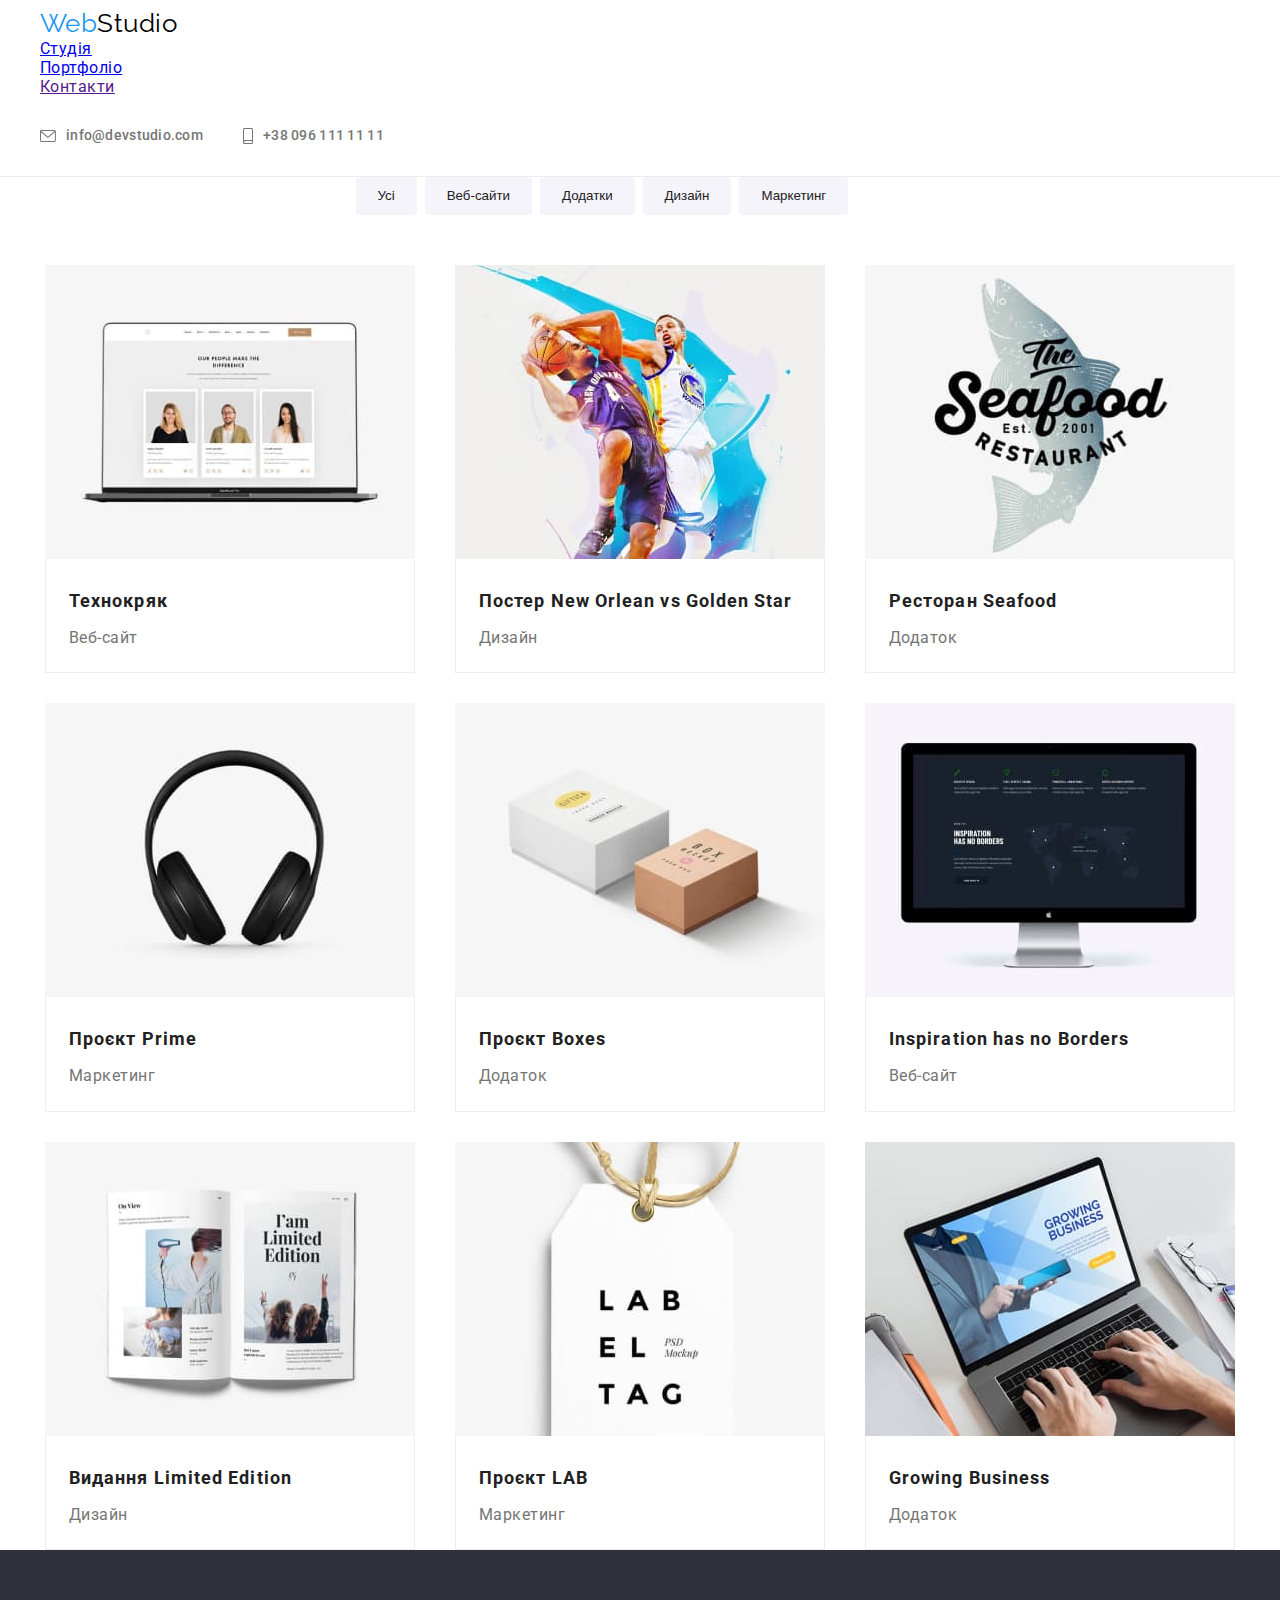
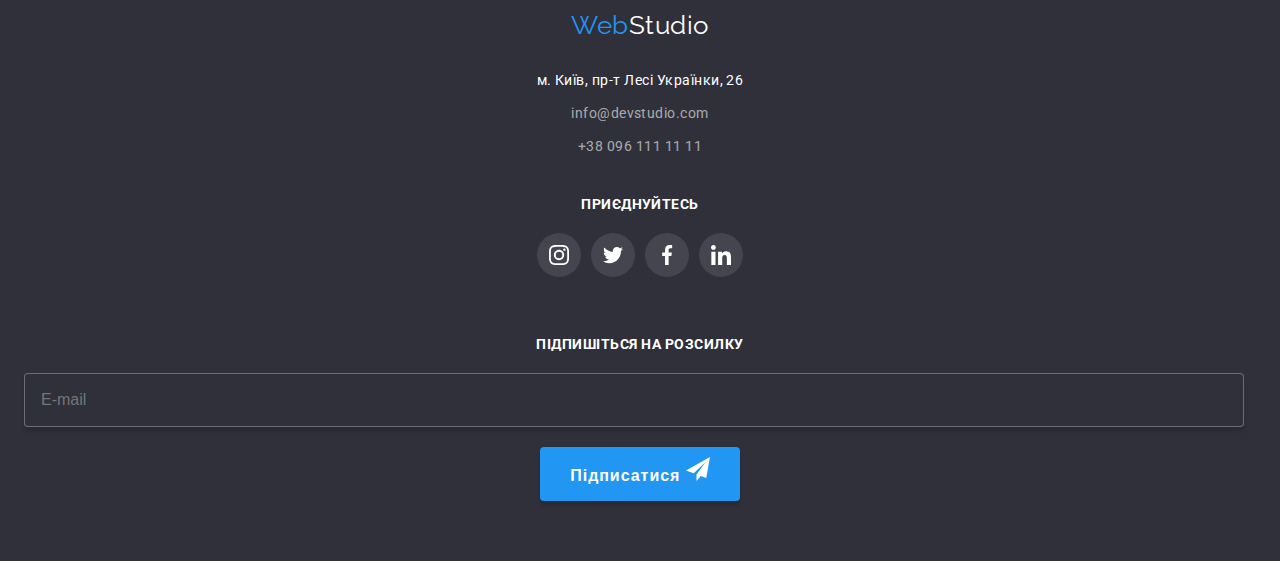
==== portfolio.html @ 8de15dc8 "hw8" ====
<!DOCTYPE html>
<html lang="en">
  <head>
    <meta charset="UTF-8" />
    <meta http-equiv="X-UA-Compatible" content="IE=edge" />
    <meta name="viewport" content="width=device-width, initial-scale=1.0" />
    <title>Portfolio</title>
    <link rel="preconnect" href="https://fonts.googleapis.com" />
    <link rel="preconnect" href="https://fonts.gstatic.com" crossorigin />
    <link
      href="https://fonts.googleapis.com/css2?family=Raleway:wght@700&family=Roboto:wght@400;500;700;900&display=swap"
      rel="stylesheet"
    />
    <link
      rel="stylesheet"
      href="https://cdnjs.cloudflare.com/ajax/libs/modern-normalize/1.1.0/modern-normalize.min.css"
      integrity="sha512-wpPYUAdjBVSE4KJnH1VR1HeZfpl1ub8YT/NKx4PuQ5NmX2tKuGu6U/JRp5y+Y8XG2tV+wKQpNHVUX03MfMFn9Q=="
      crossorigin="anonymous"
      referrerpolicy="no-referrer"
    />
    <link rel="stylesheet" href="./css/main.min.css">
  </head>

  <body>
    <!--Header-->
    <header class="header container">
      <a href="index.html" class="logo"><span class="logo-span">Web</span>Studio</a>
      <nav class="header-nav">
        <ul class="header-list marker">
          <li class="header-item"><a href="./index.html" class="header-link">Студія</a></li>
          <li class="header-item"><a href="./portfolio.html" class="header-link current">Портфоліо</a></li>
          <li class="header-item"><a href="" class="header-link">Контакти</a></li>
        </ul>
      </nav>
      <div class="header-address">
        <ul class="contacts marker">
          <li class="contacts-list">
            <a href="mailto:info@devstudio.com" class="contacts-link">
              <svg class="contacts-icon envelope" width="16" height="12">
                <use href="./images/icons.svg#icon-envelope"></use>
              </svg>
              info@devstudio.com</a
            >
          </li>
          <li class="contacts-list">
            <a href="tel:+380961111111" class="contacts-link">
              <svg class="contacts-icon smartphone" width="10" height="16">
                <use href="./images/icons.svg#icon-smartphone"></use>
              </svg>
              +38 096 111 11 11
            </a>
          </li>
        </ul>
      </div>
    </header>

    <!--Main-->
    <main class="main">
      <section class="section container">
        <h1 class="title-hidden">Наше портфоліо</h1>
        <ul class="buttons marker">
          <li class="buttons-list"><button type="button" class="buttons-link">Усі</button></li>
          <li class="buttons-list">
            <button type="button" class="buttons-link">Веб-сайти</button>
          </li>
          <li class="buttons-list"><button type="button" class="buttons-link">Додатки</button></li>
          <li class="buttons-list"><button type="button" class="buttons-link">Дизайн</button></li>
          <li class="buttons-list">
            <button type="button" class="buttons-link">Маркетинг</button>
          </li>
        </ul>

        <ul class="portfolio marker">
          <li class="portfolio-list">
            <div class="portfolio-overlay">
              <img src="./images/portfolio-img1.jpg" alt="laptop" width="370" />
              <p class="portfolio-overlay-text">
                Ресурс пропонує комплексні пропозиції з різним рівнем функціоналу та сервісів. Все
                це дозволить відвідувачу отримати вичерпні відомості про компанію чи приватну особу.
              </p>
            </div>
              <h2 class="portfolio-title">Технокряк</h2>
              <p class="portfolio-text">Веб-сайт</p>
          </li>
          <li class="portfolio-list">
            <div class="portfolio-overlay">
            <img src="./images/portfolio-img2.jpg" alt="basketball players" width="370" />
            <p class="portfolio-overlay-text">
              Ресурс пропонує комплексні пропозиції з різним рівнем функціоналу та сервісів. Все
              це дозволить відвідувачу отримати вичерпні відомості про компанію чи приватну особу.
            </p>
            </div>
            <h2 class="portfolio-title">Постер New Orlean vs Golden Star</h2>
            <p class="portfolio-text">Дизайн</p>
          </li>
          <li class="portfolio-list">
            <div class="portfolio-overlay">
            <img src="./images/portfolio-img3.jpg" alt="restaurant border" width="370" />
            <p class="portfolio-overlay-text">
              Ресурс пропонує комплексні пропозиції з різним рівнем функціоналу та сервісів. Все
              це дозволить відвідувачу отримати вичерпні відомості про компанію чи приватну особу.
            </p>
            </div>
            <h2 class="portfolio-title">Ресторан Seafood</h2>
            <p class="portfolio-text">Додаток</p>
          </li>
          <li class="portfolio-list">
            <div class="portfolio-overlay">
            <img src="./images/portfolio-img4.jpg" alt="headphones" width="370" />
            <p class="portfolio-overlay-text">
              Ресурс пропонує комплексні пропозиції з різним рівнем функціоналу та сервісів. Все
              це дозволить відвідувачу отримати вичерпні відомості про компанію чи приватну особу.
            </p>
            </div>
            <h2 class="portfolio-title">Проєкт Prime</h2>
            <p class="portfolio-text">Маркетинг</p>
          </li>
          <li class="portfolio-list">
            <div class="portfolio-overlay">
            <img src="./images/portfolio-img5.jpg" alt="two boxes" width="370" />
            <p class="portfolio-overlay-text">
              Ресурс пропонує комплексні пропозиції з різним рівнем функціоналу та сервісів. Все
              це дозволить відвідувачу отримати вичерпні відомості про компанію чи приватну особу.
            </p>
            </div>
            <h2 class="portfolio-title">Проєкт Boxes</h2>
            <p class="portfolio-text">Додаток</p>
          </li>
          <li class="portfolio-list">
            <div class="portfolio-overlay">
            <img src="./images/portfolio-img6.jpg" alt="personal computer" width="370" />
            <p class="portfolio-overlay-text">
              Ресурс пропонує комплексні пропозиції з різним рівнем функціоналу та сервісів. Все
              це дозволить відвідувачу отримати вичерпні відомості про компанію чи приватну особу.
            </p>
            </div>
            <h2 class="portfolio-title">Inspiration has no Borders</h2>
            <p class="portfolio-text">Веб-сайт</p>
          </li>
          <li class="portfolio-list">
            <div class="portfolio-overlay">
            <img src="./images/portfolio-img7.jpg" alt="magazine" width="370" />
            <p class="portfolio-overlay-text">
              Ресурс пропонує комплексні пропозиції з різним рівнем функціоналу та сервісів. Все
              це дозволить відвідувачу отримати вичерпні відомості про компанію чи приватну особу.
            </p>
            </div>
            <h2 class="portfolio-title">Видання Limited Edition</h2>
            <p class="portfolio-text">Дизайн</p>
          </li>
          <li class="portfolio-list">
            <div class="portfolio-overlay">
            <img src="./images/portfolio-img8.jpg" alt="label" width="370" />
            <p class="portfolio-overlay-text">
              Ресурс пропонує комплексні пропозиції з різним рівнем функціоналу та сервісів. Все
              це дозволить відвідувачу отримати вичерпні відомості про компанію чи приватну особу.
            </p>
            </div>
            <h2 class="portfolio-title">Проєкт LAB</h2>
            <p class="portfolio-text">Маркетинг</p>
          </li>
          <li class="portfolio-list">
            <div class="portfolio-overlay">
            <img src="./images/portfolio-img9.jpg" alt="web-serfing man" width="370" />
            <p class="portfolio-overlay-text">
              Ресурс пропонує комплексні пропозиції з різним рівнем функціоналу та сервісів. Все
              це дозволить відвідувачу отримати вичерпні відомості про компанію чи приватну особу.
            </p>
            </div>
            <h2 class="portfolio-title">Growing Business</h2>
            <p class="portfolio-text">Додаток</p>
          </li>
        </ul>
      </section>
    </main>
    
    <!--Footer-->
    
    <footer class="footer">
      <div class="container">
        <div class="address">
          <a href="index.html" class="footer-logo"><span class="logo-span">Web</span>Studio</a>

          <!--Contacts-->
          <address class="address-title">
            <ul class="address-list marker">
              <li class="address-item">
                <a
                  href="https://www.google.com/maps/place/бульвар+Лесі+Українки,+26,+Київ,+02000/@50.4265807,30.5361971,17z/data=!3m1!4b1!4m5!3m4!1s0x40d4cf0e033ecbe9:0x57a4dffefec77da0!8m2!3d50.4265807!4d30.5383858"
                  rel="noopener noreferrer nofollow"
                  class="address-map"
                  target="_blank"
                  >м. Київ, пр-т Лесі Українки, 26</a
                >
              </li>
              <li class="address-item">
                <a href="mailto:info@devstudio.com" class="address-link">info@devstudio.com</a>
              </li>
              <li class="address-item">
                <a href="tel:+380961111111" class="address-link">+38 096 111 11 11</a>
              </li>
            </ul>
          </address>
        </div>

        <div class="social">
          <h3 class="social-title">Приєднуйтесь</h3>

          <ul class="social-list marker">
            <li class="social-items">
              <a href="#" class="social-link">
                <svg class="social-icons" width="20" height="20">
                  <use href="./images/icons.svg#icon-instagram"></use>
                </svg>
              </a>
            </li>
            <li class="social-items">
              <a href="#" class="social-link">
                <svg class="social-icons" width="20" height="20">
                  <use href="./images/icons.svg#icon-twitter"></use>
                </svg>
              </a>
            </li>
            <li class="social-items">
              <a href="#" class="social-link">
                <svg class="social-icons" width="20" height="20">
                  <use href="./images/icons.svg#icon-facebook"></use>
                </svg>
              </a>
            </li>
            <li class="social-items">
              <a href="#" class="social-link">
                <svg class="social-icons" width="20" height="20">
                  <use href="./images/icons.svg#icon-linkedin"></use>
                </svg>
              </a>
            </li>
          </ul>
        </div>
        <form action="" class="form">
          <label for="sendemail" class="footer-label">Підпишіться на розсилку</label>
          <div class="form-box">
            <input type="text" name="e-mail" id="sendemail" placeholder="E-mail" class="footer-input" />
            <button type="button" class="footer-form-btn">
              Підписатися
              <svg class="footer-soc-icons" width="24" height="24">
                <use href="./images/icons.svg#icon-icon-send"></use>
              </svg>
            </button>
          </div>
        </form>
      </div>
    </footer>
  </body>
</html>
---- css/main.min.css ----
body{max-width:1600px;margin-right:auto;margin-left:auto;color:var(--font-color);background-color:var(--main-color);font-family:Roboto,sans-serif;letter-spacing:.03em}.marker{list-style:none}img{width:100%;height:auto}.main{border-top:1px solid #ececec}.section{padding-top:94px;padding-bottom:94px}h1,h2,h3,h4,h5,h6,ul,p{margin-top:0;margin-bottom:0;padding:0}:root{--header-color: #000000;--font-color: #212121;--text-color: #757575;--main-color: #ffffff;--logo-color: #2196f3;--footer-color: #2f303a}.container{width:100%;padding:0 15px;margin-left:auto;margin-right:auto}@media screen and (min-width: 480px){.container{width:480px}}@media screen and (min-width: 768px){.container{width:768px}}@media screen and (min-width: 1200px){.container{width:1200px}}@-webkit-keyframes slidein{0%{transform:scale(1)}50%{transform:scale(0.95)}100%{transform:scale(1)}}@keyframes slidein{0%{transform:scale(1)}50%{transform:scale(0.95)}100%{transform:scale(1)}}.mobile-button-open{margin-left:auto;background-color:rgba(0,0,0,0);border:0}.mobile-button-close{position:absolute;top:3%;right:3%;background-color:rgba(0,0,0,0);fill:#212121;border:0}.mobile-button-close:focus,.mobile-button-close:hover{fill:#2196f3}.mobile-menu{position:fixed;width:100vw;height:100vh;top:0;left:0;right:0;padding-right:83px;padding-left:40px;padding-top:48px;padding-bottom:48px;background-color:#fff}.mobile-menu .container{display:block;height:100%;padding:0}.mobile-list{margin-bottom:306px}.mobile-item{margin-bottom:32px}.mobile-link{font-style:normal;font-weight:500;font-size:40px;line-height:1.17;letter-spacing:.02em;color:#212121;text-decoration:none}.mobile-link:focus,.mobile-link:hover{color:#2196f3}.mobile-address{margin-bottom:64px}.mobile-contacts-list:not(:last-child){margin-bottom:32px}.mobile-tel-link,.mobile-email-link{text-decoration:none;font-style:normal;font-weight:500;font-size:34px;line-height:.85;letter-spacing:.02em;color:#2196f3}.mobile-email-link{font-size:24px;line-height:1.16;color:#757575}.mobile-soc-list{position:relative;display:flex}.mobile-soc-item{font-style:normal;font-weight:500;font-size:18px;line-height:1.22;letter-spacing:.02em;color:#2196f3}.mobile-soc-item:not(:last-child){margin-right:20px}.mobile-soc-item:not(:last-child):after{content:"";transform:rotate(90deg);position:absolute;bottom:52%;height:1px;width:20px;background-color:rgba(33,33,33,.2)}.logo{padding-top:24px;padding-bottom:25px;color:var(--header-color);text-decoration:none;font-family:Raleway;font-size:26px;line-height:1.19}.logo-span{color:var(--logo-color)}.footer{background-color:var(--footer-color);padding-top:60px;padding-bottom:60px}.footer-logo{display:flex;justify-content:center;margin-bottom:28px;color:var(--main-color);text-decoration:none;font-family:Raleway;font-size:26px;line-height:1.19}.social{display:flex;flex-direction:column;align-items:center;margin-bottom:60px}.social-title{margin-bottom:20px;font-weight:700;font-size:14px;line-height:1.14;text-transform:uppercase;color:var(--main-color)}.social-list{display:flex;align-items:center}.social-items{width:44px;height:44px}.social-items:not(:last-child){margin-right:10px}.social-link{display:flex;justify-content:center;align-items:center;width:100%;height:100%;fill:var(--main-color);border-radius:50%;background-color:rgba(255,255,255,.1);transition:250ms cubic-bezier(0.4, 0, 0.2, 1)}.social-link:hover{background-color:var(--logo-color);transition:250ms cubic-bezier(0.4, 0, 0.2, 1)}.address{margin-bottom:30px}.address-list{display:flex;flex-direction:column;align-items:center}.address-map,.address-link{display:flex;font-style:normal;text-decoration:none;font-weight:400;font-size:14px;line-height:1.7;margin-bottom:9px;color:var(--main-color);transition:250ms cubic-bezier(0.4, 0, 0.2, 1)}.address-map:hover,.address-link:hover,.address-map:focus,.address-link:focus{color:var(--logo-color);transition:250ms cubic-bezier(0.4, 0, 0.2, 1)}.address-link{color:rgba(255,255,255,.6)}.form{display:flex;flex-direction:column;align-items:center}.footer-label{display:inline-block;font-style:normal;font-weight:700;font-size:14px;line-height:1.14;text-transform:uppercase;margin-bottom:20px;color:var(--main-color)}.form-box{display:flex;align-items:center;flex-direction:column;width:100%}.footer-input{height:50px;width:100%;padding-left:16px;margin-right:12px;font-style:normal;font-weight:400;font-size:16px;line-height:.8;border:1px solid rgba(255,255,255,.3);box-shadow:0px 4px 4px rgba(0,0,0,.15);border-radius:4px;background-color:var(--footer-color);color:rgba(255,255,255,.6);margin-bottom:20px}.footer-form-btn{padding:10px 28px;width:200px;font-style:normal;font-weight:700;font-size:16px;line-height:1.8;letter-spacing:.06em;box-shadow:0px 4px 4px rgba(0,0,0,.15);border-radius:4px;border:0;background-color:var(--logo-color);color:var(--main-color);fill:var(--main-color);transition:250ms cubic-bezier(0.4, 0, 0.2, 1);cursor:pointer}.footer-form-btn:hover,.footer-form-btn:focus{background-color:var(--main-color);color:var(--header-color);fill:var(--header-color);-webkit-animation-name:slidein;animation-name:slidein;-webkit-animation-duration:2000ms;animation-duration:2000ms;-webkit-animation-iteration-count:infinite;animation-iteration-count:infinite;transition:250ms cubic-bezier(0.4, 0, 0.2, 1)}.backdrop{position:fixed;width:100%;height:100%;top:0;left:0;background-color:rgba(0,0,0,.2);opacity:1;transition:250ms cubic-bezier(0.4, 0, 0.2, 1)}.backdrop.is-hidden .modal{transform:translate(-50%, -50%) translateY(250px);transition:500ms}.backdrop.is-hidden{opacity:0;visibility:hidden;pointer-events:none}.modal{position:absolute;width:528px;height:581px;padding:40px;top:50%;left:50%;transform:translate(-50%, -50%);transition:500ms;background-color:var(--main-color);box-shadow:0px 1px 3px rgba(0,0,0,.12),0px 1px 1px rgba(0,0,0,.14),0px 2px 1px rgba(0,0,0,.2);border-radius:4px;display:flex;flex-direction:column}.modal-title{margin-bottom:20px;font-style:normal;font-weight:700;font-size:20px;line-height:1.15;text-align:center;color:var(--font-color)}.modal-label{display:inline-block;font-style:normal;font-weight:400;font-size:12px;line-height:1.16;letter-spacing:.01em;margin-bottom:4px;color:var(--text-color)}.modal-input{width:100%;height:40px;margin-bottom:10px;padding-left:42px;font-size:14px;font-style:normal;font-weight:400;border:1px solid rgba(33,33,33,.2);border-radius:4px;transition:250ms cubic-bezier(0.4, 0, 0.2, 1);outline:rgba(0,0,0,0)}.modal-input:focus{border-color:var(--logo-color);transition:250ms cubic-bezier(0.4, 0, 0.2, 1)}.modal-input:focus+.modal-icon{fill:var(--logo-color);transition:250ms cubic-bezier(0.4, 0, 0.2, 1)}.modal-input-box{position:relative;width:100%}.modal-icon{left:0;top:5%;position:absolute;margin-left:12px;transform:translateY(50%)}.modal-link{margin-left:7px;font-size:14px;line-height:1.16;letter-spacing:.01em;text-decoration:none;color:var(--logo-color)}.modal-link::after{position:absolute;content:"";background-color:var(--logo-color);width:95%;height:1px;bottom:5%;left:5%}.modal-checkbox{position:absolute;width:1px;height:1px;margin:-1px;border:0;padding:0;white-space:nowrap;-webkit-clip-path:inset(100%);clip-path:inset(100%);clip:rect(0 0 0 0);overflow:hidden}.modal-checkbox:checked+.modal-checkbox-label>span{border:none;background-color:var(--logo-color)}.modal-checkbox:checked+.modal-checkbox-label>span svg{fill:var(--main-color);transition:250ms}.modal-checkbox-label{display:flex;justify-content:center;font-size:14px;color:var(--text-color);margin-bottom:30px}.modal-checkbox-icon{display:flex;justify-content:center;align-items:center;width:16px;height:15px;margin-right:7px;border:2px solid var(--font-color);border-radius:2px}.modal-checkbox-icon svg{fill:rgba(0,0,0,0)}.modal-btn{position:relative;overflow:hidden;display:block;margin:0 auto;padding:10px 52px;font-style:normal;font-weight:700;font-size:16px;line-height:1.8;letter-spacing:.06em;box-shadow:0px 4px 4px rgba(0,0,0,.15);border-radius:4px;border:0;background-color:var(--logo-color);color:var(--main-color);transition:250ms cubic-bezier(0.4, 0, 0.2, 1);cursor:pointer}.modal-btn:focus,.modal-btn:hover{background-color:var(--main-color);color:var(--header-color);transition:250ms cubic-bezier(0.4, 0, 0.2, 1)}.modal-textarea{display:inline-block;height:96px;width:100%;padding:12px 16px;resize:none;margin-bottom:20px;font-size:14px;border:1px solid rgba(33,33,33,.2);transition:250ms cubic-bezier(0.4, 0, 0.2, 1);border-radius:4px;outline:rgba(0,0,0,0)}.modal-textarea:focus{border-color:var(--logo-color);transition:250ms cubic-bezier(0.4, 0, 0.2, 1)}.modal-close{display:flex;justify-content:center;align-items:center;position:absolute;top:10px;right:10px;width:30px;height:30px;border:1px solid rgba(0,0,0,.1);border-radius:50%;background-color:rgba(0,0,0,0);transition:250ms cubic-bezier(0.4, 0, 0.2, 1);cursor:pointer}.modal-close:hover{fill:var(--logo-color);transition:250ms cubic-bezier(0.4, 0, 0.2, 1)}textarea::-moz-placeholder{font-style:normal;font-weight:400;font-size:12px;line-height:1.6;letter-spacing:.01em;color:rgba(117,117,117,.5)}textarea:-ms-input-placeholder{font-style:normal;font-weight:400;font-size:12px;line-height:1.6;letter-spacing:.01em;color:rgba(117,117,117,.5)}textarea::placeholder{font-style:normal;font-weight:400;font-size:12px;line-height:1.6;letter-spacing:.01em;color:rgba(117,117,117,.5)}.checkbox-underline{position:relative}.contacts{display:flex;align-items:center;gap:40px}.contacts-link{display:flex;align-items:center;padding-top:32px;padding-bottom:32px;color:var(--text-color);font-style:normal;text-decoration:none;font-weight:500;font-size:14px;line-height:1.14;letter-spacing:.02em;transition:250ms cubic-bezier(0.4, 0, 0.2, 1)}.contacts-link:hover,.contacts-link:focus{color:var(--logo-color);transition:250ms cubic-bezier(0.4, 0, 0.2, 1)}.contacts-icon{margin-right:10px;fill:currentColor}.hero{background-image:linear-gradient(rgba(47, 48, 58, 0.4), rgba(47, 48, 58, 0.4)),url("../images/Hero-jpg.jpg");background-repeat:no-repeat;background-size:cover;background-position:center;background-color:var(--footer-color);text-align:center;padding-bottom:200px}.hero-title{color:var(--main-color);font-weight:900;font-size:26px;line-height:1.36;letter-spacing:.06em;text-transform:uppercase;width:100%;margin-left:auto;margin-right:auto;margin-bottom:30px;padding-top:200px}.hero-btn{padding:10px 24px;color:var(--main-color);background-color:var(--logo-color);border:0;border-radius:4px;font-weight:700;font-size:16px;line-height:1.9;letter-spacing:.06em;transition:250ms cubic-bezier(0.4, 0, 0.2, 1)}.hero-btn:hover,.hero-btn:focus{color:var(--font-color);background-color:var(--main-color);cursor:pointer}.features{padding-top:94px;padding-bottom:94px}.features-list{gap:30px}.features-image{display:flex;justify-content:center;align-items:center;height:120px;margin-bottom:30px;fill:currentColor;background-color:#f5f4fa;border-radius:4px}.features-title{text-align:center;margin-bottom:10px;font-size:14px;line-height:1.14;text-transform:uppercase}.features-text{color:var(--text-color);font-size:14px;line-height:1.71}.features-hidden{position:absolute;width:1px;height:1px;margin:-1px;border:0;padding:0;white-space:nowrap;-webkit-clip-path:inset(100%);clip-path:inset(100%);clip:rect(0 0 0 0);overflow:hidden}.activity{display:flex;justify-content:space-between}.activity-section{padding-bottom:94px}.activity-title{width:366px;margin-right:auto;margin-left:auto;margin-bottom:50px;font-size:36px;line-height:1.16}.activity-box{position:relative;display:flex;justify-content:center}.activity-box-text{font-weight:700;font-size:14px;line-height:1.14;text-align:center;text-transform:uppercase;position:absolute;bottom:0;padding-top:27px;padding-bottom:27px;width:100%;color:var(--main-color);background-color:rgba(47,48,58,.8)}.team-title{width:264px;margin-right:auto;margin-left:auto;margin-bottom:30px;color:var(--font-color);font-size:36px;line-height:1.16}.team{padding-top:94px;padding-bottom:94px;background-color:#f5f4fa}.team-item{padding-bottom:30px;margin-bottom:30px;background-color:var(--main-color);box-shadow:0px 1px 3px rgba(0,0,0,.12),0px 1px 1px rgba(0,0,0,.14),0px 2px 1px rgba(0,0,0,.2);border-radius:0px 0px 4px 4px}.team-role{text-align:center;margin-bottom:16px;color:var(--text-color);line-height:1.19}.team-member{margin-top:30px;margin-bottom:10px;text-align:center;color:var(--font-color);font-weight:500;font-size:16px;line-height:1.19}.team-soc-list,.team-soc-link{display:flex;justify-content:center;align-items:center}.team-soc-link{border-radius:50%;width:100%;height:100%;fill:#afb1b8;transition:250ms cubic-bezier(0.4, 0, 0.2, 1)}.team-soc-link:hover{background-color:var(--logo-color);fill:var(--main-color);transition:250ms cubic-bezier(0.4, 0, 0.2, 1)}.team-soc-items{width:44px;height:44px}.team-soc-items:not(:last-child){margin-right:10px}.client-title{text-align:center;margin-bottom:30px;font-size:36px;line-height:1.16}.client{padding-bottom:94px;padding-top:94px}.client-list{display:flex;justify-content:center;align-items:center;flex-wrap:wrap;margin:-15px}.client .client-item{display:flex;justify-content:center;width:calc((100% - 60px)/2);margin:15px;height:92px;border:1px solid #afb1b8;border-radius:4px;transition:250ms cubic-bezier(0.4, 0, 0.2, 1)}.client .client-item:focus,.client .client-item:hover .client-link{fill:var(--logo-color);transition:250ms cubic-bezier(0.4, 0, 0.2, 1)}.client .client-item:focus,.client .client-item:hover{border-color:var(--logo-color);transition:250ms cubic-bezier(0.4, 0, 0.2, 1)}.client-link{display:flex;align-items:center;fill:#afb1b8;transition:250ms cubic-bezier(0.4, 0, 0.2, 1)}.title-hidden{position:absolute;width:1px;height:1px;margin:-1px;border:0;padding:0;white-space:nowrap;-webkit-clip-path:inset(100%);clip-path:inset(100%);clip:rect(0 0 0 0);overflow:hidden}.buttons{display:flex;margin-bottom:50px;width:569px;margin-right:auto;margin-left:auto}.buttons-list:not(:last-child){margin-right:8px}.buttons-link{padding:6px 22px;border-radius:4px;color:var(--font-color);background-color:#f5f4fa;border:0;cursor:pointer;height:38px;line-height:1.62px;font-weight:500;text-align:center;transition:250ms cubic-bezier(0.4, 0, 0.2, 1)}.buttons-link:hover,.buttons-link:focus{color:var(--main-color);background-color:var(--logo-color);box-shadow:0px 3px 1px rgba(0,0,0,.1),0px 1px 2px rgba(0,0,0,.08),0px 2px 2px rgba(0,0,0,.12);transition:250ms cubic-bezier(0.4, 0, 0.2, 1)}.portfolio{display:flex;flex-wrap:wrap;justify-content:space-around;gap:30px}.portfolio-list{width:370px;padding-bottom:20px;background:var(--main-color);outline:1px solid #eee;outline-offset:-1px;transition:250ms cubic-bezier(0.4, 0, 0.2, 1)}.portfolio-list:hover{box-shadow:0px 1px 1px rgba(0,0,0,.12),0px 4px 4px rgba(0,0,0,.06),1px 4px 6px rgba(0,0,0,.16);transition:250ms cubic-bezier(0.4, 0, 0.2, 1)}.portfolio-list:hover .portfolio-overlay-text{transform:translateY(0)}.portfolio-overlay{position:relative;overflow:hidden}.portfolio-overlay-text{position:absolute;top:0;width:100%;height:100%;padding:63px 24px;font-style:normal;font-weight:400;font-size:18px;line-height:1.5;transform:translateY(100%);transition:250ms cubic-bezier(0.4, 0, 0.2, 1);color:var(--main-color);background-color:rgba(33,150,243,.9)}.portfolio-title{padding-top:20px;padding-left:24px;margin-bottom:4px;font-size:18px;line-height:2;letter-spacing:.06em}.portfolio-text{color:var(--text-color);line-height:1.9;padding-left:24px}/*# sourceMappingURL=main.min.css.map */
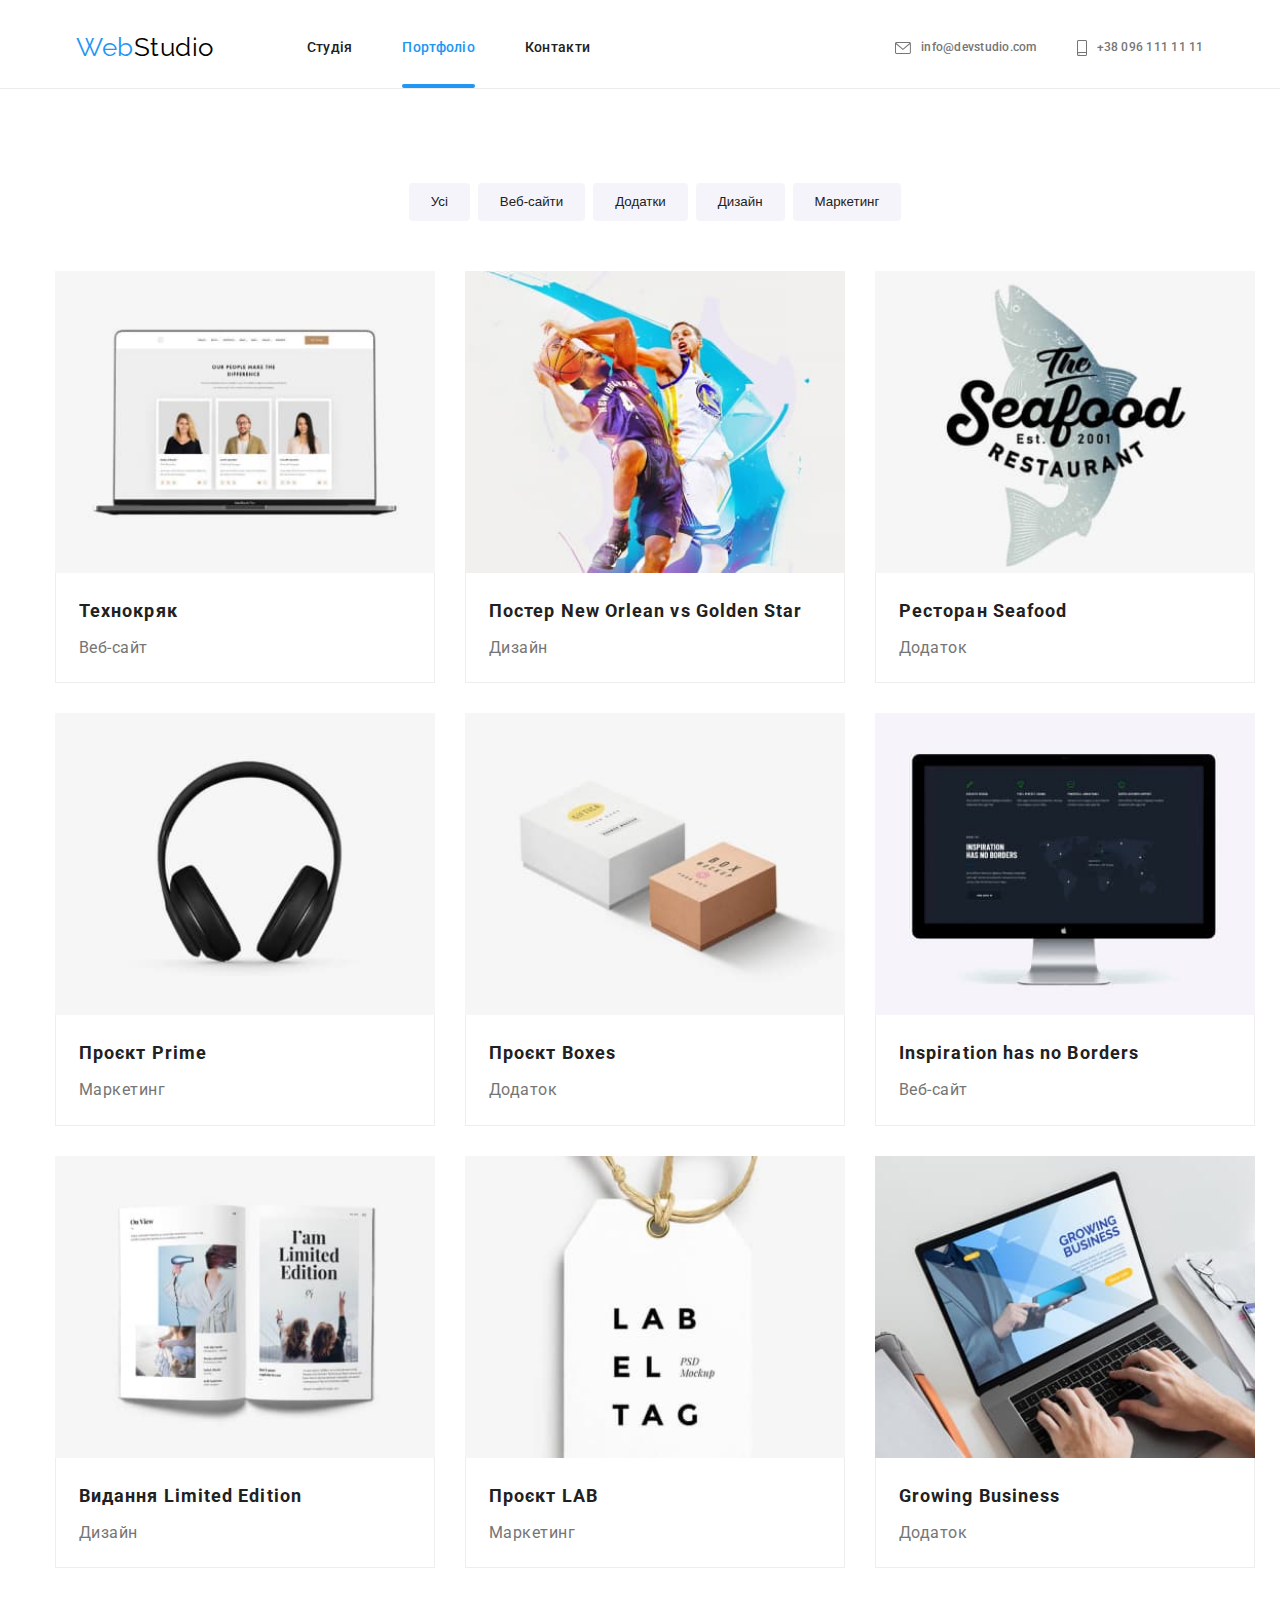
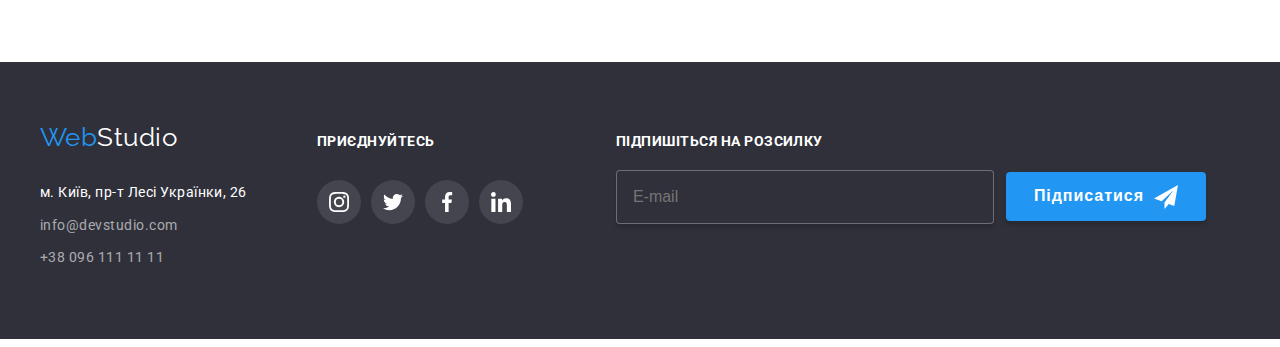
==== commit cbed0ca4: "Update html" ====
--- a/portfolio.html
+++ b/portfolio.html
@@ -2,8 +2,8 @@
 <html lang="en">
   <head>
     <meta charset="UTF-8" />
+    <meta name="viewport" content="width=device-width, initial-scale=1.0" />
     <meta http-equiv="X-UA-Compatible" content="IE=edge" />
-    <meta name="viewport" content="width=device-width, initial-scale=1.0" />
     <title>Portfolio</title>
     <link rel="preconnect" href="https://fonts.googleapis.com" />
     <link rel="preconnect" href="https://fonts.gstatic.com" crossorigin />
@@ -52,28 +52,86 @@
           </li>
         </ul>
       </div>
+      <button type="button" class="mobile-button-open" data-menu-open>
+        <svg class="mobile-icon-open" width="24" height="16">
+          <use href="./images/icons.svg#mobile-menu"></use>
+        </svg>
+      </button>
+
+      <!-- MOBILE MENU -->
+
+      <div class="mobile-menu is-hidden" data-menu>
+        <div class="container">
+          <button type="button" class="mobile-button-close" data-menu-close>
+            <svg class="mobile-icon-open" width="19" height="19">
+              <use href="./images/icons.svg#mobile-close"></use>
+            </svg>
+          </button>
+         
+          <div class="mobile-menu-box">
+          <nav class="mobile-nav">
+            <ul class="mobile-list marker">
+              <li class="mobile-item"><a href="./index.html" class="mobile-link">Студія</a></li>
+              <li class="mobile-item">
+                <a href="./portfolio.html" class="mobile-link current">Портфоліо</a>
+              </li>
+              <li class="mobile-item"><a href="" class="mobile-link">Контакти</a></li>
+            </ul>
+          </nav>
+
+          <div class="mobile-address">
+            <ul class="mobile-contacts marker">
+              <li class="mobile-contacts-list">
+                <a href="tel:+380961111111" class="mobile-tel-link"> +38 096 111 11 11 </a>
+              </li>
+              <li class="mobile-contacts-list">
+                <a href="mailto:info@devstudio.com" class="mobile-email-link">
+                  info@devstudio.com</a
+                >
+              </li>
+            </ul>
+            </div>
+          </div>
+
+          <div class="mobile-soc-box">
+            <ul class="mobile-soc-list marker">
+              <li class="mobile-soc-item">Instagram</li>
+              <li class="mobile-soc-item">Twitter</li>
+              <li class="mobile-soc-item">Facebook</li>
+              <li class="mobile-soc-item">LinkedIn</li>
+            </ul>
+          </div>
+        </div>
+      </div>
     </header>
 
     <!--Main-->
     <main class="main">
-      <section class="section container">
+      <section class="portfolio-section container">
         <h1 class="title-hidden">Наше портфоліо</h1>
-        <ul class="buttons marker">
+        <ul class="buttons container marker">
+          <div class="buttons-box">
           <li class="buttons-list"><button type="button" class="buttons-link">Усі</button></li>
           <li class="buttons-list">
             <button type="button" class="buttons-link">Веб-сайти</button>
           </li>
           <li class="buttons-list"><button type="button" class="buttons-link">Додатки</button></li>
+          </div>
           <li class="buttons-list"><button type="button" class="buttons-link">Дизайн</button></li>
           <li class="buttons-list">
             <button type="button" class="buttons-link">Маркетинг</button>
           </li>
         </ul>
 
-        <ul class="portfolio marker">
-          <li class="portfolio-list">
-            <div class="portfolio-overlay">
-              <img src="./images/portfolio-img1.jpg" alt="laptop" width="370" />
+        <ul class="portfolio container marker">
+          <li class="portfolio-list">
+            <div class="portfolio-overlay">
+              <picture>
+                        <source srcset="./images/first_desk.jpg 1x, ./images/first_desk2x.jpg 2x" media="(min-width: 1200px)" />
+                        <source srcset="./images/first_tab.jpg 1x, ./images/first_tab2x.jpg 2x" media="(min-width: 768px)" />
+                        <source srcset="./images/first_mob.jpg 1x, ./images/first_mob2x.jpg 2x" media="(max-width: 767px)" />
+              <img src="./images/first_mob.jpg" alt="laptop" width="370" />
+              </picture>
               <p class="portfolio-overlay-text">
                 Ресурс пропонує комплексні пропозиції з різним рівнем функціоналу та сервісів. Все
                 це дозволить відвідувачу отримати вичерпні відомості про компанію чи приватну особу.
@@ -84,7 +142,12 @@
           </li>
           <li class="portfolio-list">
             <div class="portfolio-overlay">
-            <img src="./images/portfolio-img2.jpg" alt="basketball players" width="370" />
+              <picture>
+                        <source srcset="./images/second_desk.jpg 1x, ./images/second_desk2x.jpg 2x" media="(min-width: 1200px)" />
+                        <source srcset="./images/second_tab.jpg 1x, ./images/second_tab2x.jpg 2x" media="(min-width: 768px)" />
+                        <source srcset="./images/second_mob.jpg 1x, ./images/second_mob2x.jpg 2x" media="(max-width: 767px)" />
+            <img src="./images/second_mob.jpg" alt="basketball players" width="370" />
+              </picture>
             <p class="portfolio-overlay-text">
               Ресурс пропонує комплексні пропозиції з різним рівнем функціоналу та сервісів. Все
               це дозволить відвідувачу отримати вичерпні відомості про компанію чи приватну особу.
@@ -95,7 +158,12 @@
           </li>
           <li class="portfolio-list">
             <div class="portfolio-overlay">
-            <img src="./images/portfolio-img3.jpg" alt="restaurant border" width="370" />
+              <picture>
+                        <source srcset="./images/third_desk.jpg 1x, ./images/third_desk2x.jpg 2x" media="(min-width: 1200px)" />
+                        <source srcset="./images/third_tab.jpg 1x, ./images/third_tab2x.jpg 2x" media="(min-width: 768px)" />
+                        <source srcset="./images/third_mob.jpg 1x, ./images/third_mob2x.jpg 2x" media="(max-width: 767px)" />
+            <img src="./images/third_mob.jpg" alt="restaurant border" width="370" />
+              </picture>
             <p class="portfolio-overlay-text">
               Ресурс пропонує комплексні пропозиції з різним рівнем функціоналу та сервісів. Все
               це дозволить відвідувачу отримати вичерпні відомості про компанію чи приватну особу.
@@ -106,7 +174,12 @@
           </li>
           <li class="portfolio-list">
             <div class="portfolio-overlay">
-            <img src="./images/portfolio-img4.jpg" alt="headphones" width="370" />
+              <picture>
+                        <source srcset="./images/fourth_desk.jpg 1x, ./images/fourth_desk2x.jpg 2x" media="(min-width: 1200px)" />
+                        <source srcset="./images/fourth_tab.jpg 1x, ./images/fourth_tab2x.jpg 2x" media="(min-width: 768px)" />
+                        <source srcset="./images/fourth_mob.jpg 1x, ./images/fourth_mob2x.jpg 2x" media="(max-width: 767px)" />
+            <img src="./images/fourth_mob.jpg" alt="headphones" width="370" />
+              </picture>
             <p class="portfolio-overlay-text">
               Ресурс пропонує комплексні пропозиції з різним рівнем функціоналу та сервісів. Все
               це дозволить відвідувачу отримати вичерпні відомості про компанію чи приватну особу.
@@ -117,7 +190,12 @@
           </li>
           <li class="portfolio-list">
             <div class="portfolio-overlay">
-            <img src="./images/portfolio-img5.jpg" alt="two boxes" width="370" />
+              <picture>
+                        <source srcset="./images/fifth_desk.jpg 1x, ./images/fifth_desk2x.jpg 2x" media="(min-width: 1200px)" />
+                        <source srcset="./images/fifth_tab.jpg 1x, ./images/fifth_tab2x.jpg 2x" media="(min-width: 768px)" />
+                        <source srcset="./images/fifth_mob.jpg 1x, ./images/fifth_mob2x.jpg 2x" media="(max-width: 767px)" />
+            <img src="./images/fifth_mob.jpg" alt="two boxes" width="370" />
+              </picture>
             <p class="portfolio-overlay-text">
               Ресурс пропонує комплексні пропозиції з різним рівнем функціоналу та сервісів. Все
               це дозволить відвідувачу отримати вичерпні відомості про компанію чи приватну особу.
@@ -128,7 +206,12 @@
           </li>
           <li class="portfolio-list">
             <div class="portfolio-overlay">
-            <img src="./images/portfolio-img6.jpg" alt="personal computer" width="370" />
+              <picture>
+                        <source srcset="./images/sixth_desk.jpg 1x, ./images/sixth_desk2x.jpg 2x" media="(min-width: 1200px)" />
+                        <source srcset="./images/sixth_tab.jpg 1x, ./images/sixth_tab2x.jpg 2x" media="(min-width: 768px)" />
+                        <source srcset="./images/sixth_mob.jpg 1x, ./images/sixth_mob2x.jpg 2x" media="(max-width: 767px)" />
+            <img src="./images/sixth_mob.jpg" alt="personal computer" width="370" />
+              </picture>
             <p class="portfolio-overlay-text">
               Ресурс пропонує комплексні пропозиції з різним рівнем функціоналу та сервісів. Все
               це дозволить відвідувачу отримати вичерпні відомості про компанію чи приватну особу.
@@ -139,7 +222,12 @@
           </li>
           <li class="portfolio-list">
             <div class="portfolio-overlay">
-            <img src="./images/portfolio-img7.jpg" alt="magazine" width="370" />
+              <picture>
+                        <source srcset="./images/seventh_desk.jpg 1x, ./images/seventh_desk2x.jpg 2x" media="(min-width: 1200px)" />
+                        <source srcset="./images/seventh_tab.jpg 1x, ./images/seventh_tab2x.jpg 2x" media="(min-width: 768px)" />
+                        <source srcset="./images/seventh_mob.jpg 1x, ./images/seventh_mob2x.jpg 2x" media="(max-width: 767px)" />
+            <img src="./images/seventh_mob.jpg" alt="magazine" width="370" />
+              </picture>
             <p class="portfolio-overlay-text">
               Ресурс пропонує комплексні пропозиції з різним рівнем функціоналу та сервісів. Все
               це дозволить відвідувачу отримати вичерпні відомості про компанію чи приватну особу.
@@ -150,7 +238,12 @@
           </li>
           <li class="portfolio-list">
             <div class="portfolio-overlay">
-            <img src="./images/portfolio-img8.jpg" alt="label" width="370" />
+              <picture>
+                        <source srcset="./images/eighth_desk.jpg 1x, ./images/eighth_desk2x.jpg 2x" media="(min-width: 1200px)" />
+                        <source srcset="./images/eighth_tab.jpg 1x, ./images/eighth_tab2x.jpg 2x" media="(min-width: 768px)" />
+                        <source srcset="./images/eighth_mob.jpg 1x, ./images/eighth_mob2x.jpg 2x" media="(max-width: 767px)" />
+            <img src="./images/eighth_mob.jpg" alt="label" width="370" />
+              </picture>
             <p class="portfolio-overlay-text">
               Ресурс пропонує комплексні пропозиції з різним рівнем функціоналу та сервісів. Все
               це дозволить відвідувачу отримати вичерпні відомості про компанію чи приватну особу.
@@ -161,7 +254,12 @@
           </li>
           <li class="portfolio-list">
             <div class="portfolio-overlay">
-            <img src="./images/portfolio-img9.jpg" alt="web-serfing man" width="370" />
+              <picture>
+                        <source srcset="./images/nineth_desk.jpg 1x, ./images/nineth_desk2x.jpg 2x" media="(min-width: 1200px)" />
+                        <source srcset="./images/nineth_tab.jpg 1x, ./images/nineth_tab2x.jpg 2x" media="(min-width: 768px)" />
+                        <source srcset="./images/nineth_mob.jpg 1x, ./images/nineth_mob2x.jpg 2x" media="(max-width: 767px)" />
+            <img src="./images/nineth_mob.jpg" alt="web-serfing man" width="370" />
+              </picture>
             <p class="portfolio-overlay-text">
               Ресурс пропонує комплексні пропозиції з різним рівнем функціоналу та сервісів. Все
               це дозволить відвідувачу отримати вичерпні відомості про компанію чи приватну особу.
@@ -178,10 +276,10 @@
     
     <footer class="footer">
       <div class="container">
+      <div class="footer-tablet-box">
         <div class="address">
           <a href="index.html" class="footer-logo"><span class="logo-span">Web</span>Studio</a>
 
-          <!--Contacts-->
           <address class="address-title">
             <ul class="address-list marker">
               <li class="address-item">
@@ -237,10 +335,17 @@
             </li>
           </ul>
         </div>
+      </div>
         <form action="" class="form">
           <label for="sendemail" class="footer-label">Підпишіться на розсилку</label>
           <div class="form-box">
-            <input type="text" name="e-mail" id="sendemail" placeholder="E-mail" class="footer-input" />
+            <input
+              type="text"
+              name="e-mail"
+              id="sendemail"
+              placeholder="E-mail"
+              class="footer-input"
+            />
             <button type="button" class="footer-form-btn">
               Підписатися
               <svg class="footer-soc-icons" width="24" height="24">
@@ -251,5 +356,7 @@
         </form>
       </div>
     </footer>
+
+    <script src="./js/menu.js"></script>
   </body>
 </html>
--- a/css/main.min.css
+++ b/css/main.min.css
@@ -1 +1 @@
-body{max-width:1600px;margin-right:auto;margin-left:auto;color:var(--font-color);background-color:var(--main-color);font-family:Roboto,sans-serif;letter-spacing:.03em}.marker{list-style:none}img{width:100%;height:auto}.main{border-top:1px solid #ececec}.section{padding-top:94px;padding-bottom:94px}h1,h2,h3,h4,h5,h6,ul,p{margin-top:0;margin-bottom:0;padding:0}:root{--header-color: #000000;--font-color: #212121;--text-color: #757575;--main-color: #ffffff;--logo-color: #2196f3;--footer-color: #2f303a}.container{width:100%;padding:0 15px;margin-left:auto;margin-right:auto}@media screen and (min-width: 480px){.container{width:480px}}@media screen and (min-width: 768px){.container{width:768px}}@media screen and (min-width: 1200px){.container{width:1200px}}@-webkit-keyframes slidein{0%{transform:scale(1)}50%{transform:scale(0.95)}100%{transform:scale(1)}}@keyframes slidein{0%{transform:scale(1)}50%{transform:scale(0.95)}100%{transform:scale(1)}}.mobile-button-open{margin-left:auto;background-color:rgba(0,0,0,0);border:0}.mobile-button-close{position:absolute;top:3%;right:3%;background-color:rgba(0,0,0,0);fill:#212121;border:0}.mobile-button-close:focus,.mobile-button-close:hover{fill:#2196f3}.mobile-menu{position:fixed;width:100vw;height:100vh;top:0;left:0;right:0;padding-right:83px;padding-left:40px;padding-top:48px;padding-bottom:48px;background-color:#fff}.mobile-menu .container{display:block;height:100%;padding:0}.mobile-list{margin-bottom:306px}.mobile-item{margin-bottom:32px}.mobile-link{font-style:normal;font-weight:500;font-size:40px;line-height:1.17;letter-spacing:.02em;color:#212121;text-decoration:none}.mobile-link:focus,.mobile-link:hover{color:#2196f3}.mobile-address{margin-bottom:64px}.mobile-contacts-list:not(:last-child){margin-bottom:32px}.mobile-tel-link,.mobile-email-link{text-decoration:none;font-style:normal;font-weight:500;font-size:34px;line-height:.85;letter-spacing:.02em;color:#2196f3}.mobile-email-link{font-size:24px;line-height:1.16;color:#757575}.mobile-soc-list{position:relative;display:flex}.mobile-soc-item{font-style:normal;font-weight:500;font-size:18px;line-height:1.22;letter-spacing:.02em;color:#2196f3}.mobile-soc-item:not(:last-child){margin-right:20px}.mobile-soc-item:not(:last-child):after{content:"";transform:rotate(90deg);position:absolute;bottom:52%;height:1px;width:20px;background-color:rgba(33,33,33,.2)}.logo{padding-top:24px;padding-bottom:25px;color:var(--header-color);text-decoration:none;font-family:Raleway;font-size:26px;line-height:1.19}.logo-span{color:var(--logo-color)}.footer{background-color:var(--footer-color);padding-top:60px;padding-bottom:60px}.footer-logo{display:flex;justify-content:center;margin-bottom:28px;color:var(--main-color);text-decoration:none;font-family:Raleway;font-size:26px;line-height:1.19}.social{display:flex;flex-direction:column;align-items:center;margin-bottom:60px}.social-title{margin-bottom:20px;font-weight:700;font-size:14px;line-height:1.14;text-transform:uppercase;color:var(--main-color)}.social-list{display:flex;align-items:center}.social-items{width:44px;height:44px}.social-items:not(:last-child){margin-right:10px}.social-link{display:flex;justify-content:center;align-items:center;width:100%;height:100%;fill:var(--main-color);border-radius:50%;background-color:rgba(255,255,255,.1);transition:250ms cubic-bezier(0.4, 0, 0.2, 1)}.social-link:hover{background-color:var(--logo-color);transition:250ms cubic-bezier(0.4, 0, 0.2, 1)}.address{margin-bottom:30px}.address-list{display:flex;flex-direction:column;align-items:center}.address-map,.address-link{display:flex;font-style:normal;text-decoration:none;font-weight:400;font-size:14px;line-height:1.7;margin-bottom:9px;color:var(--main-color);transition:250ms cubic-bezier(0.4, 0, 0.2, 1)}.address-map:hover,.address-link:hover,.address-map:focus,.address-link:focus{color:var(--logo-color);transition:250ms cubic-bezier(0.4, 0, 0.2, 1)}.address-link{color:rgba(255,255,255,.6)}.form{display:flex;flex-direction:column;align-items:center}.footer-label{display:inline-block;font-style:normal;font-weight:700;font-size:14px;line-height:1.14;text-transform:uppercase;margin-bottom:20px;color:var(--main-color)}.form-box{display:flex;align-items:center;flex-direction:column;width:100%}.footer-input{height:50px;width:100%;padding-left:16px;margin-right:12px;font-style:normal;font-weight:400;font-size:16px;line-height:.8;border:1px solid rgba(255,255,255,.3);box-shadow:0px 4px 4px rgba(0,0,0,.15);border-radius:4px;background-color:var(--footer-color);color:rgba(255,255,255,.6);margin-bottom:20px}.footer-form-btn{padding:10px 28px;width:200px;font-style:normal;font-weight:700;font-size:16px;line-height:1.8;letter-spacing:.06em;box-shadow:0px 4px 4px rgba(0,0,0,.15);border-radius:4px;border:0;background-color:var(--logo-color);color:var(--main-color);fill:var(--main-color);transition:250ms cubic-bezier(0.4, 0, 0.2, 1);cursor:pointer}.footer-form-btn:hover,.footer-form-btn:focus{background-color:var(--main-color);color:var(--header-color);fill:var(--header-color);-webkit-animation-name:slidein;animation-name:slidein;-webkit-animation-duration:2000ms;animation-duration:2000ms;-webkit-animation-iteration-count:infinite;animation-iteration-count:infinite;transition:250ms cubic-bezier(0.4, 0, 0.2, 1)}.backdrop{position:fixed;width:100%;height:100%;top:0;left:0;background-color:rgba(0,0,0,.2);opacity:1;transition:250ms cubic-bezier(0.4, 0, 0.2, 1)}.backdrop.is-hidden .modal{transform:translate(-50%, -50%) translateY(250px);transition:500ms}.backdrop.is-hidden{opacity:0;visibility:hidden;pointer-events:none}.modal{position:absolute;width:528px;height:581px;padding:40px;top:50%;left:50%;transform:translate(-50%, -50%);transition:500ms;background-color:var(--main-color);box-shadow:0px 1px 3px rgba(0,0,0,.12),0px 1px 1px rgba(0,0,0,.14),0px 2px 1px rgba(0,0,0,.2);border-radius:4px;display:flex;flex-direction:column}.modal-title{margin-bottom:20px;font-style:normal;font-weight:700;font-size:20px;line-height:1.15;text-align:center;color:var(--font-color)}.modal-label{display:inline-block;font-style:normal;font-weight:400;font-size:12px;line-height:1.16;letter-spacing:.01em;margin-bottom:4px;color:var(--text-color)}.modal-input{width:100%;height:40px;margin-bottom:10px;padding-left:42px;font-size:14px;font-style:normal;font-weight:400;border:1px solid rgba(33,33,33,.2);border-radius:4px;transition:250ms cubic-bezier(0.4, 0, 0.2, 1);outline:rgba(0,0,0,0)}.modal-input:focus{border-color:var(--logo-color);transition:250ms cubic-bezier(0.4, 0, 0.2, 1)}.modal-input:focus+.modal-icon{fill:var(--logo-color);transition:250ms cubic-bezier(0.4, 0, 0.2, 1)}.modal-input-box{position:relative;width:100%}.modal-icon{left:0;top:5%;position:absolute;margin-left:12px;transform:translateY(50%)}.modal-link{margin-left:7px;font-size:14px;line-height:1.16;letter-spacing:.01em;text-decoration:none;color:var(--logo-color)}.modal-link::after{position:absolute;content:"";background-color:var(--logo-color);width:95%;height:1px;bottom:5%;left:5%}.modal-checkbox{position:absolute;width:1px;height:1px;margin:-1px;border:0;padding:0;white-space:nowrap;-webkit-clip-path:inset(100%);clip-path:inset(100%);clip:rect(0 0 0 0);overflow:hidden}.modal-checkbox:checked+.modal-checkbox-label>span{border:none;background-color:var(--logo-color)}.modal-checkbox:checked+.modal-checkbox-label>span svg{fill:var(--main-color);transition:250ms}.modal-checkbox-label{display:flex;justify-content:center;font-size:14px;color:var(--text-color);margin-bottom:30px}.modal-checkbox-icon{display:flex;justify-content:center;align-items:center;width:16px;height:15px;margin-right:7px;border:2px solid var(--font-color);border-radius:2px}.modal-checkbox-icon svg{fill:rgba(0,0,0,0)}.modal-btn{position:relative;overflow:hidden;display:block;margin:0 auto;padding:10px 52px;font-style:normal;font-weight:700;font-size:16px;line-height:1.8;letter-spacing:.06em;box-shadow:0px 4px 4px rgba(0,0,0,.15);border-radius:4px;border:0;background-color:var(--logo-color);color:var(--main-color);transition:250ms cubic-bezier(0.4, 0, 0.2, 1);cursor:pointer}.modal-btn:focus,.modal-btn:hover{background-color:var(--main-color);color:var(--header-color);transition:250ms cubic-bezier(0.4, 0, 0.2, 1)}.modal-textarea{display:inline-block;height:96px;width:100%;padding:12px 16px;resize:none;margin-bottom:20px;font-size:14px;border:1px solid rgba(33,33,33,.2);transition:250ms cubic-bezier(0.4, 0, 0.2, 1);border-radius:4px;outline:rgba(0,0,0,0)}.modal-textarea:focus{border-color:var(--logo-color);transition:250ms cubic-bezier(0.4, 0, 0.2, 1)}.modal-close{display:flex;justify-content:center;align-items:center;position:absolute;top:10px;right:10px;width:30px;height:30px;border:1px solid rgba(0,0,0,.1);border-radius:50%;background-color:rgba(0,0,0,0);transition:250ms cubic-bezier(0.4, 0, 0.2, 1);cursor:pointer}.modal-close:hover{fill:var(--logo-color);transition:250ms cubic-bezier(0.4, 0, 0.2, 1)}textarea::-moz-placeholder{font-style:normal;font-weight:400;font-size:12px;line-height:1.6;letter-spacing:.01em;color:rgba(117,117,117,.5)}textarea:-ms-input-placeholder{font-style:normal;font-weight:400;font-size:12px;line-height:1.6;letter-spacing:.01em;color:rgba(117,117,117,.5)}textarea::placeholder{font-style:normal;font-weight:400;font-size:12px;line-height:1.6;letter-spacing:.01em;color:rgba(117,117,117,.5)}.checkbox-underline{position:relative}.contacts{display:flex;align-items:center;gap:40px}.contacts-link{display:flex;align-items:center;padding-top:32px;padding-bottom:32px;color:var(--text-color);font-style:normal;text-decoration:none;font-weight:500;font-size:14px;line-height:1.14;letter-spacing:.02em;transition:250ms cubic-bezier(0.4, 0, 0.2, 1)}.contacts-link:hover,.contacts-link:focus{color:var(--logo-color);transition:250ms cubic-bezier(0.4, 0, 0.2, 1)}.contacts-icon{margin-right:10px;fill:currentColor}.hero{background-image:linear-gradient(rgba(47, 48, 58, 0.4), rgba(47, 48, 58, 0.4)),url("../images/Hero-jpg.jpg");background-repeat:no-repeat;background-size:cover;background-position:center;background-color:var(--footer-color);text-align:center;padding-bottom:200px}.hero-title{color:var(--main-color);font-weight:900;font-size:26px;line-height:1.36;letter-spacing:.06em;text-transform:uppercase;width:100%;margin-left:auto;margin-right:auto;margin-bottom:30px;padding-top:200px}.hero-btn{padding:10px 24px;color:var(--main-color);background-color:var(--logo-color);border:0;border-radius:4px;font-weight:700;font-size:16px;line-height:1.9;letter-spacing:.06em;transition:250ms cubic-bezier(0.4, 0, 0.2, 1)}.hero-btn:hover,.hero-btn:focus{color:var(--font-color);background-color:var(--main-color);cursor:pointer}.features{padding-top:94px;padding-bottom:94px}.features-list{gap:30px}.features-image{display:flex;justify-content:center;align-items:center;height:120px;margin-bottom:30px;fill:currentColor;background-color:#f5f4fa;border-radius:4px}.features-title{text-align:center;margin-bottom:10px;font-size:14px;line-height:1.14;text-transform:uppercase}.features-text{color:var(--text-color);font-size:14px;line-height:1.71}.features-hidden{position:absolute;width:1px;height:1px;margin:-1px;border:0;padding:0;white-space:nowrap;-webkit-clip-path:inset(100%);clip-path:inset(100%);clip:rect(0 0 0 0);overflow:hidden}.activity{display:flex;justify-content:space-between}.activity-section{padding-bottom:94px}.activity-title{width:366px;margin-right:auto;margin-left:auto;margin-bottom:50px;font-size:36px;line-height:1.16}.activity-box{position:relative;display:flex;justify-content:center}.activity-box-text{font-weight:700;font-size:14px;line-height:1.14;text-align:center;text-transform:uppercase;position:absolute;bottom:0;padding-top:27px;padding-bottom:27px;width:100%;color:var(--main-color);background-color:rgba(47,48,58,.8)}.team-title{width:264px;margin-right:auto;margin-left:auto;margin-bottom:30px;color:var(--font-color);font-size:36px;line-height:1.16}.team{padding-top:94px;padding-bottom:94px;background-color:#f5f4fa}.team-item{padding-bottom:30px;margin-bottom:30px;background-color:var(--main-color);box-shadow:0px 1px 3px rgba(0,0,0,.12),0px 1px 1px rgba(0,0,0,.14),0px 2px 1px rgba(0,0,0,.2);border-radius:0px 0px 4px 4px}.team-role{text-align:center;margin-bottom:16px;color:var(--text-color);line-height:1.19}.team-member{margin-top:30px;margin-bottom:10px;text-align:center;color:var(--font-color);font-weight:500;font-size:16px;line-height:1.19}.team-soc-list,.team-soc-link{display:flex;justify-content:center;align-items:center}.team-soc-link{border-radius:50%;width:100%;height:100%;fill:#afb1b8;transition:250ms cubic-bezier(0.4, 0, 0.2, 1)}.team-soc-link:hover{background-color:var(--logo-color);fill:var(--main-color);transition:250ms cubic-bezier(0.4, 0, 0.2, 1)}.team-soc-items{width:44px;height:44px}.team-soc-items:not(:last-child){margin-right:10px}.client-title{text-align:center;margin-bottom:30px;font-size:36px;line-height:1.16}.client{padding-bottom:94px;padding-top:94px}.client-list{display:flex;justify-content:center;align-items:center;flex-wrap:wrap;margin:-15px}.client .client-item{display:flex;justify-content:center;width:calc((100% - 60px)/2);margin:15px;height:92px;border:1px solid #afb1b8;border-radius:4px;transition:250ms cubic-bezier(0.4, 0, 0.2, 1)}.client .client-item:focus,.client .client-item:hover .client-link{fill:var(--logo-color);transition:250ms cubic-bezier(0.4, 0, 0.2, 1)}.client .client-item:focus,.client .client-item:hover{border-color:var(--logo-color);transition:250ms cubic-bezier(0.4, 0, 0.2, 1)}.client-link{display:flex;align-items:center;fill:#afb1b8;transition:250ms cubic-bezier(0.4, 0, 0.2, 1)}.title-hidden{position:absolute;width:1px;height:1px;margin:-1px;border:0;padding:0;white-space:nowrap;-webkit-clip-path:inset(100%);clip-path:inset(100%);clip:rect(0 0 0 0);overflow:hidden}.buttons{display:flex;margin-bottom:50px;width:569px;margin-right:auto;margin-left:auto}.buttons-list:not(:last-child){margin-right:8px}.buttons-link{padding:6px 22px;border-radius:4px;color:var(--font-color);background-color:#f5f4fa;border:0;cursor:pointer;height:38px;line-height:1.62px;font-weight:500;text-align:center;transition:250ms cubic-bezier(0.4, 0, 0.2, 1)}.buttons-link:hover,.buttons-link:focus{color:var(--main-color);background-color:var(--logo-color);box-shadow:0px 3px 1px rgba(0,0,0,.1),0px 1px 2px rgba(0,0,0,.08),0px 2px 2px rgba(0,0,0,.12);transition:250ms cubic-bezier(0.4, 0, 0.2, 1)}.portfolio{display:flex;flex-wrap:wrap;justify-content:space-around;gap:30px}.portfolio-list{width:370px;padding-bottom:20px;background:var(--main-color);outline:1px solid #eee;outline-offset:-1px;transition:250ms cubic-bezier(0.4, 0, 0.2, 1)}.portfolio-list:hover{box-shadow:0px 1px 1px rgba(0,0,0,.12),0px 4px 4px rgba(0,0,0,.06),1px 4px 6px rgba(0,0,0,.16);transition:250ms cubic-bezier(0.4, 0, 0.2, 1)}.portfolio-list:hover .portfolio-overlay-text{transform:translateY(0)}.portfolio-overlay{position:relative;overflow:hidden}.portfolio-overlay-text{position:absolute;top:0;width:100%;height:100%;padding:63px 24px;font-style:normal;font-weight:400;font-size:18px;line-height:1.5;transform:translateY(100%);transition:250ms cubic-bezier(0.4, 0, 0.2, 1);color:var(--main-color);background-color:rgba(33,150,243,.9)}.portfolio-title{padding-top:20px;padding-left:24px;margin-bottom:4px;font-size:18px;line-height:2;letter-spacing:.06em}.portfolio-text{color:var(--text-color);line-height:1.9;padding-left:24px}/*# sourceMappingURL=main.min.css.map */+body{max-width:1600px;margin-right:auto;margin-left:auto;color:var(--font-color);background-color:var(--main-color);font-family:Roboto,sans-serif;letter-spacing:.03em}.marker{list-style:none}img{display:block;width:100%;height:auto}.main{border-top:1px solid #ececec}.section{padding-top:94px;padding-bottom:94px}h1,h2,h3,h4,h5,h6,ul,p{margin-top:0;margin-bottom:0;padding:0}:root{--header-color: #000000;--font-color: #212121;--text-color: #757575;--main-color: #ffffff;--logo-color: #2196f3;--footer-color: #2f303a}.container{width:100%;padding:0 15px;margin-left:auto;margin-right:auto}@media screen and (min-width: 480px){.container{width:480px}}@media screen and (min-width: 768px){.container{width:768px}}@media screen and (min-width: 1200px){.container{width:1200px}}@-webkit-keyframes slidein{0%{transform:scale(1)}50%{transform:scale(0.95)}100%{transform:scale(1)}}@keyframes slidein{0%{transform:scale(1)}50%{transform:scale(0.95)}100%{transform:scale(1)}}.header,.header-list{position:relative;display:flex;align-items:center}@media screen and (min-width: 768px){.header,.header-list{justify-content:space-between}}@media screen and (min-width: 1200px){.header,.header-list{justify-content:center;align-items:center}}@media screen and (max-width: 767px){.header-list{display:none}}@media screen and (min-width: 1200px){.header-list{margin-left:93px}}.header-list .header-item+.header-item{margin-left:50px}.header-item{position:relative}@media screen and (max-width: 767px){.header-address{display:none}}@media screen and (min-width: 1200px){.header-address{margin-left:305px}}.header-link{display:block;padding-top:32px;padding-bottom:32px;text-decoration:none;font-weight:500;font-size:14px;line-height:1.14;letter-spacing:.02em;cursor:pointer;color:var(--font-color);transition:250ms cubic-bezier(0.4, 0, 0.2, 1)}.header-link:hover,.header-link:focus{color:var(--logo-color);transition:250ms cubic-bezier(0.4, 0, 0.2, 1)}.mobile-button-open{margin-left:auto;background-color:rgba(0,0,0,0);border:0}@media screen and (min-width: 767px){.mobile-button-open{display:none}}.mobile-button-open:focus,.mobile-button-open:hover{fill:#2196f3}.mobile-button-close{position:absolute;top:3%;right:3%;background-color:rgba(0,0,0,0);fill:#212121;border:0}.mobile-button-close:focus,.mobile-button-close:hover{fill:#2196f3}.mobile-menu{z-index:1;opacity:1;position:fixed;width:100vw;height:100%;top:0;left:0;right:0;padding-right:83px;padding-left:40px;padding-top:48px;padding-bottom:48px;background-color:#fff;transform:translateY(0%);transition:250ms linear}@media screen and (min-width: 768px){.mobile-menu{display:none}}.mobile-menu .container{display:block;height:100%;padding:0}.mobile-menu-box{display:flex;flex-direction:column;justify-content:space-between;height:100%}.mobile-item:not(:last-child){margin-bottom:32px}.mobile-link{font-style:normal;font-weight:500;font-size:40px;line-height:1.17;letter-spacing:.02em;color:#212121;text-decoration:none}.mobile-link:focus,.mobile-link:hover{color:#2196f3}.mobile-address{margin-bottom:64px}.mobile-contacts-list:not(:last-child){margin-bottom:32px}.mobile-tel-link,.mobile-email-link{text-decoration:none;font-style:normal;font-weight:500;font-size:34px;line-height:.85;letter-spacing:.02em;color:#2196f3}.mobile-email-link{font-size:24px;line-height:1.16;color:#757575}.mobile-soc-list{display:flex;position:relative}.mobile-soc-item{font-style:normal;font-weight:500;font-size:18px;line-height:1.22;letter-spacing:.02em;color:#2196f3}.mobile-soc-item:not(:last-child){margin-right:20px}.mobile-soc-item:not(:last-child):after{content:"";transform:rotate(90deg);position:absolute;bottom:52%;height:1px;width:20px;background-color:rgba(33,33,33,.2)}.current{color:var(--logo-color)}@media screen and (min-width: 768px){.current::after{content:"";position:absolute;width:100%;height:4px;bottom:0px;right:0;background-color:var(--logo-color);border-radius:2px}}.is-hidden{opacity:0;visibility:hidden;pointer-events:none;transition:250ms linear;transform:translateY(-100%)}.logo{padding-top:24px;padding-bottom:25px;color:var(--header-color);text-decoration:none;font-family:Raleway;font-size:26px;line-height:1.19}.logo-span{color:var(--logo-color)}.footer{background-color:var(--footer-color);padding-top:60px;padding-bottom:60px}@media screen and (min-width: 1199px){.footer .container{display:flex;align-items:baseline}}@media screen and (min-width: 768px)and (max-width: 1199px){.footer-tablet-box{display:flex;justify-content:space-around;align-items:baseline}}@media screen and (min-width: 1200px){.footer-tablet-box{display:flex;align-items:baseline}}.footer-logo{display:flex;margin-bottom:28px;color:var(--main-color);text-decoration:none;font-family:Raleway;font-size:26px;line-height:1.19}@media screen and (max-width: 1199px){.footer-logo{justify-content:center}}@media screen and (max-width: 1199px){.social{display:flex;flex-direction:column;align-items:center;margin-bottom:60px}}.social-title{margin-bottom:30px;font-weight:700;font-size:14px;line-height:1.14;text-transform:uppercase;color:var(--main-color)}@media screen and (max-width: 1199px){.social-title{margin-bottom:20px}}.social-list{display:flex;justify-content:center;align-items:center}.social-items{width:44px;height:44px}.social-items:not(:last-child){margin-right:10px}.social-link{display:flex;justify-content:center;align-items:center;width:100%;height:100%;fill:var(--main-color);border-radius:50%;background-color:rgba(255,255,255,.1);transition:250ms cubic-bezier(0.4, 0, 0.2, 1)}.social-link:hover{background-color:var(--logo-color);transition:250ms cubic-bezier(0.4, 0, 0.2, 1)}@media screen and (max-width: 1199px){.address{margin-bottom:30px}}@media screen and (min-width: 1200px){.address{margin-right:70px}}@media screen and (max-width: 1199px){.address-list{display:flex;flex-direction:column;align-items:center}}.address-map,.address-link{display:flex;font-style:normal;text-decoration:none;font-weight:400;font-size:14px;line-height:1.7;margin-bottom:9px;color:var(--main-color);transition:250ms cubic-bezier(0.4, 0, 0.2, 1)}.address-map:hover,.address-link:hover,.address-map:focus,.address-link:focus{color:var(--logo-color);transition:250ms cubic-bezier(0.4, 0, 0.2, 1)}.address-link{color:rgba(255,255,255,.6)}@media screen and (max-width: 1199px){.form{display:flex;flex-direction:column;align-items:center}}@media screen and (min-width: 1200px){.form{margin-left:93px}}@media screen and (min-width: 1200px){.form-box{display:flex;flex-direction:row}}.form-box{display:flex;align-items:center;width:100%}@media screen and (max-width: 1199px){.form-box{flex-direction:column;justify-content:baseline;align-items:center}}.footer-label{display:inline-block;font-style:normal;font-weight:700;font-size:14px;line-height:1.14;text-transform:uppercase;margin-bottom:20px;color:var(--main-color)}.footer-input{display:inline-block;height:50px;width:100%;padding-left:16px;font-style:normal;font-weight:400;font-size:16px;line-height:.8;border:1px solid rgba(255,255,255,.3);box-shadow:0px 4px 4px rgba(0,0,0,.15);border-radius:4px;background-color:var(--footer-color);color:rgba(255,255,255,.6)}@media screen and (max-width: 767px){.footer-input{margin-bottom:20px}}@media screen and (min-width: 768px)and (max-width: 1199px){.footer-input{width:450px;margin-bottom:20px}}@media screen and (min-width: 1200px){.footer-input{width:358px;margin-right:12px}}.footer-form-btn{display:flex;align-items:center;gap:10px;padding:10px 28px;font-style:normal;font-weight:700;font-size:16px;line-height:1.8;letter-spacing:.06em;box-shadow:0px 4px 4px rgba(0,0,0,.15);border-radius:4px;border:0;background-color:var(--logo-color);color:var(--main-color);fill:var(--main-color);transition:250ms cubic-bezier(0.4, 0, 0.2, 1);cursor:pointer}.footer-form-btn:hover,.footer-form-btn:focus{background-color:var(--main-color);color:var(--header-color);fill:var(--header-color);-webkit-animation-name:slidein;animation-name:slidein;-webkit-animation-duration:2000ms;animation-duration:2000ms;-webkit-animation-iteration-count:infinite;animation-iteration-count:infinite;transition:250ms cubic-bezier(0.4, 0, 0.2, 1)}.backdrop{position:fixed;width:100%;height:100%;top:0;left:0;background-color:rgba(0,0,0,.2);opacity:1;transition:250ms cubic-bezier(0.4, 0, 0.2, 1)}.backdrop.is-hidden .modal{transform:translate(-50%, -50%) translateY(250px);transition:500ms}.backdrop.is-hidden{opacity:0;visibility:hidden;pointer-events:none}.modal{position:absolute;width:450px;height:auto;padding:40px;top:50%;left:50%;transform:translate(-50%, -50%);transition:500ms;background-color:var(--main-color);box-shadow:0px 1px 3px rgba(0,0,0,.12),0px 1px 1px rgba(0,0,0,.14),0px 2px 1px rgba(0,0,0,.2);border-radius:4px;display:flex;flex-direction:column}@media screen and (min-width: 768px){.modal{width:450px}}@media screen and (min-width: 1200px){.modal{width:528px}}.modal-title{margin-bottom:20px;font-style:normal;font-weight:700;font-size:20px;line-height:1.15;text-align:center;color:var(--font-color)}.modal-label{display:inline-block;font-style:normal;font-weight:400;font-size:12px;line-height:1.16;letter-spacing:.01em;margin-bottom:4px;color:var(--text-color)}.modal-input{width:100%;height:40px;margin-bottom:10px;padding-left:42px;font-size:14px;font-style:normal;font-weight:400;border:1px solid rgba(33,33,33,.2);border-radius:4px;transition:250ms cubic-bezier(0.4, 0, 0.2, 1);outline:rgba(0,0,0,0)}.modal-input:focus{border-color:var(--logo-color);transition:250ms cubic-bezier(0.4, 0, 0.2, 1)}.modal-input:focus+.modal-icon{fill:var(--logo-color);transition:250ms cubic-bezier(0.4, 0, 0.2, 1)}.modal-input-box{position:relative;width:100%}.modal-icon{left:0;top:5%;position:absolute;margin-left:12px;transform:translateY(50%)}.modal-link{width:100%;margin-left:7px;font-size:12px;line-height:1.16;letter-spacing:.01em;text-decoration:none;color:var(--logo-color)}.modal-link::after{position:absolute;content:"";background-color:var(--logo-color);width:95%;height:1px;bottom:5%;left:5%}.modal-checkbox{position:absolute;width:1px;height:1px;margin:-1px;border:0;padding:0;white-space:nowrap;-webkit-clip-path:inset(100%);clip-path:inset(100%);clip:rect(0 0 0 0);overflow:hidden}.modal-checkbox:checked+.modal-checkbox-label>span{border:none;background-color:var(--logo-color)}.modal-checkbox:checked+.modal-checkbox-label>span svg{fill:var(--main-color);transition:250ms}.modal-checkbox-label{display:flex;justify-content:center;font-size:12px;color:var(--text-color);margin-bottom:30px}.modal-checkbox-icon{display:flex;justify-content:center;align-items:center;width:16px;height:15px;margin-right:7px;border:2px solid var(--font-color);border-radius:2px}.modal-checkbox-icon svg{fill:rgba(0,0,0,0)}.modal-btn{position:relative;overflow:hidden;display:block;margin:0 auto;padding:10px 52px;font-style:normal;font-weight:700;font-size:16px;line-height:1.8;letter-spacing:.06em;box-shadow:0px 4px 4px rgba(0,0,0,.15);border-radius:4px;border:0;background-color:var(--logo-color);color:var(--main-color);transition:250ms cubic-bezier(0.4, 0, 0.2, 1);cursor:pointer}.modal-btn:focus,.modal-btn:hover{background-color:var(--main-color);color:var(--header-color);transition:250ms cubic-bezier(0.4, 0, 0.2, 1)}.modal-textarea{display:inline-block;height:120px;width:100%;padding:12px 16px;resize:none;margin-bottom:20px;font-size:14px;border:1px solid rgba(33,33,33,.2);transition:250ms cubic-bezier(0.4, 0, 0.2, 1);border-radius:4px;outline:rgba(0,0,0,0)}.modal-textarea:focus{border-color:var(--logo-color);transition:250ms cubic-bezier(0.4, 0, 0.2, 1)}.modal-close{display:flex;justify-content:center;align-items:center;position:absolute;top:10px;right:10px;width:30px;height:30px;border:1px solid rgba(0,0,0,.1);border-radius:50%;background-color:rgba(0,0,0,0);transition:250ms cubic-bezier(0.4, 0, 0.2, 1);cursor:pointer}.modal-close:hover{fill:var(--logo-color);transition:250ms cubic-bezier(0.4, 0, 0.2, 1)}textarea::-moz-placeholder{font-style:normal;font-weight:400;font-size:12px;line-height:1.6;letter-spacing:.01em;color:rgba(117,117,117,.5)}textarea:-ms-input-placeholder{font-style:normal;font-weight:400;font-size:12px;line-height:1.6;letter-spacing:.01em;color:rgba(117,117,117,.5)}textarea::placeholder{font-style:normal;font-weight:400;font-size:12px;line-height:1.6;letter-spacing:.01em;color:rgba(117,117,117,.5)}.checkbox-underline{position:relative}.contacts{display:flex}@media screen and (min-width: 768px){.contacts{flex-direction:column;gap:10px}}@media screen and (min-width: 768px)and (min-width: 1200px){.contacts{align-items:center;flex-direction:row;justify-content:center;align-items:center;gap:40px}}.contacts-link{display:flex;align-items:center;color:var(--text-color);font-style:normal;text-decoration:none;font-weight:500;font-size:12px;line-height:1.14;letter-spacing:.02em;transition:250ms cubic-bezier(0.4, 0, 0.2, 1)}.contacts-link:hover,.contacts-link:focus{color:var(--logo-color);transition:250ms cubic-bezier(0.4, 0, 0.2, 1)}@media screen and (min-width: 1200px){.contacts-link{padding:32px 0px}}.contacts-icon{margin-right:10px;fill:currentColor}.hero{background-image:linear-gradient(rgba(47, 48, 58, 0.4), rgba(47, 48, 58, 0.4)),url("../images/hero_mobile.jpg");background-repeat:no-repeat;background-size:cover;background-position:center;background-color:var(--footer-color);text-align:center;padding:118px 0}@media screen and (min-width: 1200px){.hero{padding:200px 0}}.hero-title{color:var(--main-color);font-weight:900;font-size:26px;line-height:1.36;letter-spacing:.06em;text-transform:uppercase;width:100%;margin-left:auto;margin-right:auto;margin-bottom:30px}@media screen and (min-width: 768px){.hero-title{width:60%}}@media screen and (min-width: 1200px){.hero-title{width:70%;font-size:44px}}.hero-btn{padding:10px 24px;color:var(--main-color);background-color:var(--logo-color);border:0;border-radius:4px;font-weight:700;font-size:16px;line-height:1.9;letter-spacing:.06em;transition:250ms cubic-bezier(0.4, 0, 0.2, 1)}.hero-btn:hover,.hero-btn:focus{color:var(--font-color);background-color:var(--main-color);cursor:pointer}@media(min-device-pixel-ratio: 2),(-webkit-min-device-pixel-ratio: 2),(min-resolution: 192dpi),(min-resolution: 2dppx){.hero{background-image:linear-gradient(rgba(47, 48, 58, 0.4), rgba(47, 48, 58, 0.4)),url(../images/hero_mobile2x.jpg)}}@media screen and (min-width: 768px){.hero{background-image:linear-gradient(rgba(47, 48, 58, 0.4), rgba(47, 48, 58, 0.4)),url(../images/hero_tablet.jpg)}}@media screen and (min-width: 768px)and (min-width: 768px)and (min-device-pixel-ratio: 2),screen and (min-width: 768px)and (min-width: 768px)and (-webkit-min-device-pixel-ratio: 2),screen and (min-width: 768px)and (min-width: 768px)and (min-resolution: 192dpi),screen and (min-width: 768px)and (min-width: 768px)and (min-resolution: 2dppx){.hero{background-image:linear-gradient(rgba(47, 48, 58, 0.4), rgba(47, 48, 58, 0.4)),url(../images/hero_tablet2x.jpg)}}@media screen and (min-width: 1200px){.hero{background-image:linear-gradient(rgba(47, 48, 58, 0.4), rgba(47, 48, 58, 0.4)),url(../images/hero_desktop.jpg)}}@media screen and (min-width: 1200px)and (min-width: 1200px)and (min-device-pixel-ratio: 2),screen and (min-width: 1200px)and (min-width: 1200px)and (-webkit-min-device-pixel-ratio: 2),screen and (min-width: 1200px)and (min-width: 1200px)and (min-resolution: 192dpi),screen and (min-width: 1200px)and (min-width: 1200px)and (min-resolution: 2dppx){.hero{background-image:linear-gradient(rgba(47, 48, 58, 0.4), rgba(47, 48, 58, 0.4)),url(../images/hero_desktop2x.jpg)}}.features{padding-top:60px;padding-bottom:60px}@media screen and (min-width: 1200px){.features{padding-top:94px;padding-bottom:94px}}.features-list{display:flex;flex-wrap:wrap}@media screen and (min-width: 768px){.features-list{flex-wrap:wrap;justify-content:center;margin:-15px}}@media screen and (min-width: 1200px){.features-list{flex-wrap:nowrap}}@media screen and (min-width: 768px){.features-item{width:calc((100% - 60px)/2);margin:15px}}@media screen and (min-width: 1200px){.features-item{width:270px}}.features-image{display:flex;justify-content:center;align-items:center;height:120px;margin-bottom:30px;fill:currentColor;background-color:#f5f4fa;border-radius:4px}.features-title{margin-bottom:10px;font-size:14px;line-height:1.14;text-transform:uppercase}@media screen and (max-width: 767px){.features-title{text-align:center}}.features-text{color:var(--text-color);font-size:14px;line-height:1.71}.features-hidden{position:absolute;width:1px;height:1px;margin:-1px;border:0;padding:0;white-space:nowrap;-webkit-clip-path:inset(100%);clip-path:inset(100%);clip:rect(0 0 0 0);overflow:hidden}.activity{display:flex;justify-content:space-between}.activity-section{padding-bottom:94px}@media screen and (max-width: 1199px){.activity-section{display:none}}.activity-title{width:366px;margin-right:auto;margin-left:auto;margin-bottom:50px;font-size:36px;line-height:1.16}.activity-box{position:relative;display:flex;justify-content:center}.activity-box-text{font-weight:700;font-size:14px;line-height:1.14;text-align:center;text-transform:uppercase;position:absolute;bottom:0;padding-top:27px;padding-bottom:27px;width:100%;color:var(--main-color);background-color:rgba(47,48,58,.8)}.team-title{width:264px;margin-right:auto;margin-left:auto;margin-bottom:30px;color:var(--font-color);font-size:36px;line-height:1.16}@media screen and (min-width: 768px){.team-title{margin-bottom:60px}}.team{padding-top:60px;padding-bottom:60px;background-color:#f5f4fa}@media screen and (min-width: 1200px){.team{padding-top:94px;padding-bottom:94px}}@media screen and (min-width: 768px){.team-list{display:flex;flex-wrap:wrap;justify-content:center;margin:-15px}}@media screen and (min-width: 1200px){.team-list{flex-wrap:nowrap}}.team-item{padding-bottom:30px;margin-bottom:30px;background-color:var(--main-color);box-shadow:0px 1px 3px rgba(0,0,0,.12),0px 1px 1px rgba(0,0,0,.14),0px 2px 1px rgba(0,0,0,.2);border-radius:0px 0px 4px 4px}@media screen and (min-width: 768px){.team-item{width:calc((100% - 60px)/2);margin:15px}}.team-role{text-align:center;margin-bottom:16px;color:var(--text-color);line-height:1.19}.team-member{margin-top:30px;margin-bottom:10px;text-align:center;color:var(--font-color);font-weight:500;font-size:16px;line-height:1.19}.team-soc-list,.team-soc-link{display:flex;justify-content:center;align-items:center}.team-soc-link{border-radius:50%;width:100%;height:100%;fill:#afb1b8;transition:250ms cubic-bezier(0.4, 0, 0.2, 1)}.team-soc-link:hover{background-color:var(--logo-color);fill:var(--main-color);transition:250ms cubic-bezier(0.4, 0, 0.2, 1)}.team-soc-items{width:44px;height:44px}.team-soc-items:not(:last-child){margin-right:10px}.client-title{text-align:center;margin-bottom:30px;font-size:36px;line-height:1.16}.client{padding-bottom:60px;padding-top:60px}@media screen and (min-width: 1200px){.client{padding-top:94px;padding-bottom:94px}}.client-list{display:flex;justify-content:center;align-items:center;flex-wrap:wrap;margin:-15px}@media screen and (min-width: 1200px){.client-list{flex-wrap:nowrap}}.client .client-item{display:flex;justify-content:center;width:calc((100% - 60px)/2);margin:15px;height:92px;border:1px solid #afb1b8;border-radius:4px;transition:250ms cubic-bezier(0.4, 0, 0.2, 1)}@media screen and (min-width: 768px){.client .client-item{width:calc((100% - 90px)/3)}}.client .client-item:focus,.client .client-item:hover .client-link{fill:var(--logo-color);transition:250ms cubic-bezier(0.4, 0, 0.2, 1)}.client .client-item:focus,.client .client-item:hover{border-color:var(--logo-color);transition:250ms cubic-bezier(0.4, 0, 0.2, 1)}.client-link{display:flex;align-items:center;fill:#afb1b8;transition:250ms cubic-bezier(0.4, 0, 0.2, 1)}.title-hidden{position:absolute;width:1px;height:1px;margin:-1px;border:0;padding:0;white-space:nowrap;-webkit-clip-path:inset(100%);clip-path:inset(100%);clip:rect(0 0 0 0);overflow:hidden}.buttons{display:flex;flex-wrap:wrap;margin-bottom:50px}@media screen and (min-width: 768px){.buttons{justify-content:center}}.buttons-list:not(:last-child){margin-right:8px}@media screen and (max-width: 767px){.buttons-list:not(:last-child){margin-bottom:15px}}.buttons-box{display:flex}@media screen and (max-width: 767px){.buttons-box{display:flex;width:100%}}@media screen and (min-width: 768px){.buttons-box{margin-right:8px}}.buttons-link{padding:6px 22px;border-radius:4px;color:var(--font-color);background-color:#f5f4fa;border:0;cursor:pointer;height:38px;line-height:1.62px;font-weight:500;text-align:center;transition:250ms cubic-bezier(0.4, 0, 0.2, 1)}.buttons-link:hover,.buttons-link:focus{color:var(--main-color);background-color:var(--logo-color);box-shadow:0px 3px 1px rgba(0,0,0,.1),0px 1px 2px rgba(0,0,0,.08),0px 2px 2px rgba(0,0,0,.12);transition:250ms cubic-bezier(0.4, 0, 0.2, 1)}.portfolio-section{padding:60px 0}@media screen and (min-width: 1200px){.portfolio-section{padding:94px 0}}.portfolio{display:flex;flex-wrap:wrap;gap:30px}.portfolio-list{padding-bottom:20px;background:var(--main-color);outline:1px solid #eee;outline-offset:-1px;transition:250ms cubic-bezier(0.4, 0, 0.2, 1)}@media screen and (min-width: 768px){.portfolio-list{width:calc((100% - 30px)/2)}}@media screen and (min-width: 1200px){.portfolio-list{width:calc((100% - 60px)/3)}}.portfolio-list:hover{box-shadow:0px 1px 1px rgba(0,0,0,.12),0px 4px 4px rgba(0,0,0,.06),1px 4px 6px rgba(0,0,0,.16);transition:250ms cubic-bezier(0.4, 0, 0.2, 1)}.portfolio-list:hover .portfolio-overlay-text{transform:translateY(0)}.portfolio-overlay{position:relative;overflow:hidden}.portfolio-overlay-text{position:absolute;top:0;width:100%;height:100%;padding:63px 24px;font-style:normal;font-weight:400;font-size:18px;line-height:1.5;transform:translateY(100%);transition:250ms cubic-bezier(0.4, 0, 0.2, 1);color:var(--main-color);background-color:rgba(33,150,243,.9)}.portfolio-title{padding-top:20px;padding-left:24px;margin-bottom:4px;font-size:18px;line-height:2;letter-spacing:.06em}.portfolio-text{color:var(--text-color);line-height:1.9;padding-left:24px}/*# sourceMappingURL=main.min.css.map */